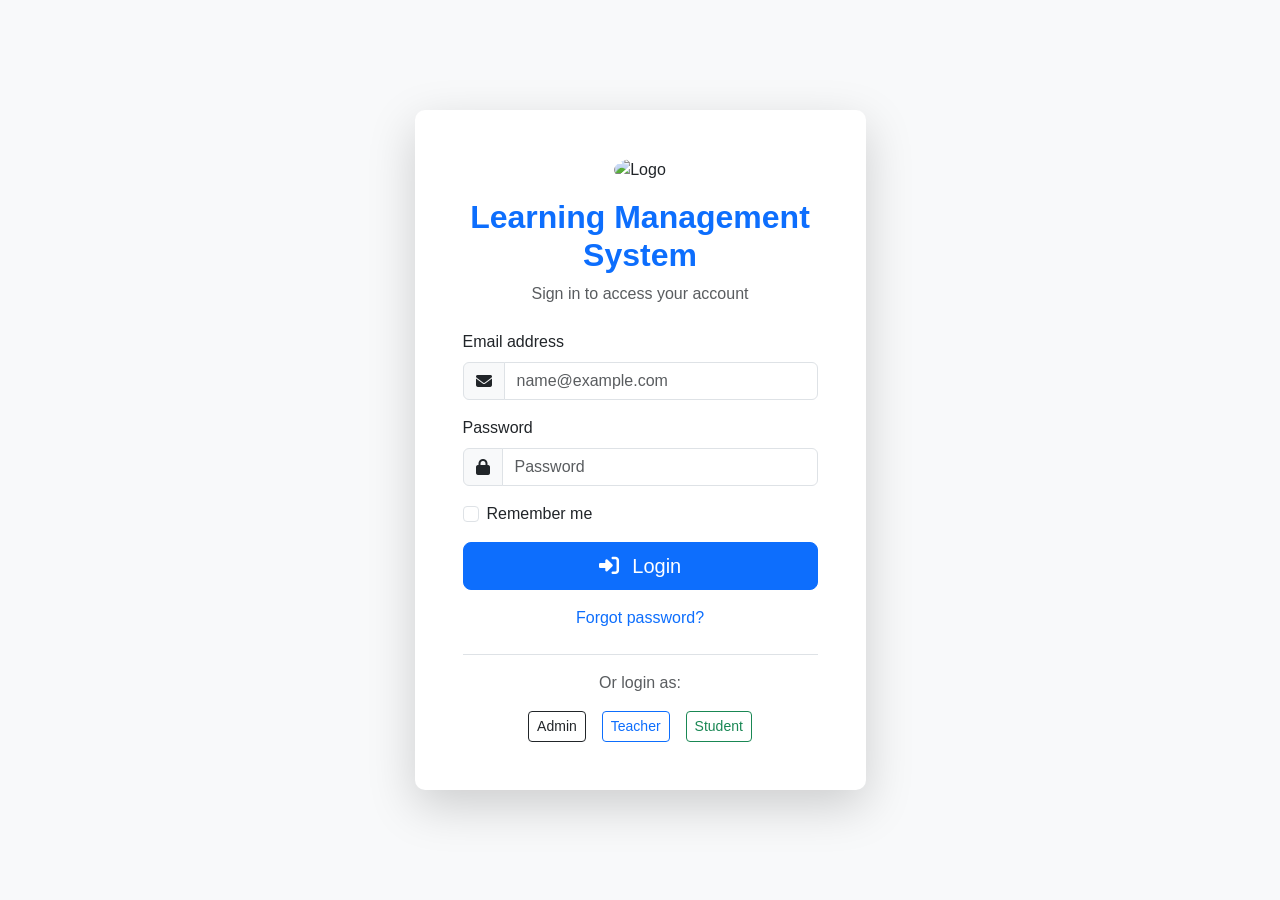
==== index.html @ 1ff2e0e6 "Initial commit adding initial files" ====
<!DOCTYPE html>
<html lang="en">
<head>
    <meta charset="UTF-8">
    <meta name="viewport" content="width=device-width, initial-scale=1.0">
    <title>LMS - Login</title>
    <!-- Bootstrap CSS -->
    <link href="https://cdn.jsdelivr.net/npm/bootstrap@5.3.0/dist/css/bootstrap.min.css" rel="stylesheet">
    <!-- Font Awesome -->
    <link href="https://cdnjs.cloudflare.com/ajax/libs/font-awesome/6.4.0/css/all.min.css" rel="stylesheet">
    <!-- Animate.css -->
    <link rel="stylesheet" href="https://cdnjs.cloudflare.com/ajax/libs/animate.css/4.1.1/animate.min.css">
    <!-- Custom CSS -->
    <link href="css/style.css" rel="stylesheet">
</head>
<body class="bg-light">
    <div class="container">
        <div class="row justify-content-center align-items-center min-vh-100">
            <div class="col-md-6 col-lg-5 animate__animated animate__fadeIn">
                <div class="card shadow-lg">
                    <div class="card-body p-5">
                        <div class="text-center mb-4">
                            <img src="https://via.placeholder.com/100" alt="Logo" class="img-fluid rounded-circle mb-3 animate__animated animate__bounceIn">
                            <h2 class="fw-bold text-primary">Learning Management System</h2>
                            <p class="text-muted">Sign in to access your account</p>
                        </div>
                        
                        <form id="loginForm">
                            <div class="mb-3">
                                <label for="email" class="form-label">Email address</label>
                                <div class="input-group">
                                    <span class="input-group-text"><i class="fas fa-envelope"></i></span>
                                    <input type="email" class="form-control" id="email" placeholder="name@example.com" required>
                                </div>
                            </div>
                            <div class="mb-3">
                                <label for="password" class="form-label">Password</label>
                                <div class="input-group">
                                    <span class="input-group-text"><i class="fas fa-lock"></i></span>
                                    <input type="password" class="form-control" id="password" placeholder="Password" required>
                                </div>
                            </div>
                            <div class="mb-3 form-check">
                                <input type="checkbox" class="form-check-input" id="remember">
                                <label class="form-check-label" for="remember">Remember me</label>
                            </div>
                            <div class="d-grid gap-2">
                                <button type="submit" class="btn btn-primary btn-lg animate__animated animate__pulse animate__infinite animate__slower">
                                    <i class="fas fa-sign-in-alt me-2"></i> Login
                                </button>
                            </div>
                        </form>
                        
                        <div class="text-center mt-3">
                            <a href="#" class="text-decoration-none">Forgot password?</a>
                        </div>
                        
                        <div class="login-options mt-4 pt-3 border-top">
                            <p class="text-center text-muted">Or login as:</p>
                            <div class="d-flex justify-content-center gap-3">
                                <a href="admin.html" class="btn btn-outline-dark btn-sm animate__animated animate__fadeInLeft">Admin</a>
                                <a href="teacher.html" class="btn btn-outline-primary btn-sm animate__animated animate__fadeInUp">Teacher</a>
                                <a href="student.html" class="btn btn-outline-success btn-sm animate__animated animate__fadeInRight">Student</a>
                            </div>
                        </div>
                    </div>
                </div>
            </div>
        </div>
    </div>

    <!-- Bootstrap JS Bundle with Popper -->
    <script src="https://cdn.jsdelivr.net/npm/bootstrap@5.3.0/dist/js/bootstrap.bundle.min.js"></script>
    <!-- Custom JS -->
    <script src="js/script.js"></script>
</body>
</html>
---- css/style.css ----
/* General Styles */
body {
    font-family: 'Segoe UI', Tahoma, Geneva, Verdana, sans-serif;
    background-color: #f8f9fa;
    overflow-x: hidden;
}

.min-vh-100 {
    min-height: 100vh;
}

/* Sidebar Styles */
#sidebar {
    min-width: 250px;
    max-width: 250px;
    min-height: 100vh;
    transition: all 0.3s;
    position: fixed;
    z-index: 1000;
}

#sidebar.active {
    margin-left: -250px;
}

#sidebar .sidebar-header {
    background-color: rgba(0, 0, 0, 0.1);
}

#sidebar ul.components {
    padding: 20px 0;
}

#sidebar ul li a {
    padding: 10px 15px;
    display: block;
    color: rgba(255, 255, 255, 0.8);
    text-decoration: none;
    transition: all 0.3s;
}

#sidebar ul li a:hover {
    color: #fff;
    background: rgba(255, 255, 255, 0.1);
}

#sidebar ul li.active > a {
    color: #fff;
    background: rgba(255, 255, 255, 0.2);
}

/* Content Styles */
#content {
    width: calc(100% - 250px);
    margin-left: 250px;
    transition: all 0.3s;
}

#content.active {
    width: 100%;
    margin-left: 0;
}

/* Card Styles */
.card {
    border: none;
    border-radius: 10px;
    transition: transform 0.3s, box-shadow 0.3s;
}

.card:hover {
    transform: translateY(-5px);
    box-shadow: 0 10px 20px rgba(0, 0, 0, 0.1);
}

/* Timeline Styles */
.timeline {
    position: relative;
    padding-left: 50px;
}

.timeline::before {
    content: '';
    position: absolute;
    left: 20px;
    top: 0;
    bottom: 0;
    width: 2px;
    background: #dee2e6;
}

.timeline-item {
    position: relative;
    margin-bottom: 20px;
}

.timeline-badge {
    position: absolute;
    left: -50px;
    width: 40px;
    height: 40px;
    border-radius: 50%;
    display: flex;
    align-items: center;
    justify-content: center;
    color: white;
    font-size: 18px;
}

.timeline-panel {
    position: relative;
    background: #fff;
    border-radius: 8px;
    padding: 15px;
    box-shadow: 0 2px 5px rgba(0, 0, 0, 0.1);
}

/* Course Card Animation */
.course-card {
    transition: all 0.3s;
}

.course-card:hover {
    transform: scale(1.05);
}

/* Login Page Styles */
.login-options .btn {
    transition: all 0.3s;
}

.login-options .btn:hover {
    transform: translateY(-3px);
    box-shadow: 0 5px 15px rgba(0, 0, 0, 0.1);
}

/* Responsive Styles */
@media (max-width: 768px) {
    #sidebar {
        margin-left: -250px;
    }
    
    #sidebar.active {
        margin-left: 0;
    }
    
    #content {
        width: 100%;
        margin-left: 0;
    }
    
    #content.active {
        width: calc(100% - 250px);
        margin-left: 250px;
    }
}

/* Custom Animations */
@keyframes pulse {
    0% { transform: scale(1); }
    50% { transform: scale(1.05); }
    100% { transform: scale(1); }
}

.pulse-animation {
    animation: pulse 2s infinite;
}
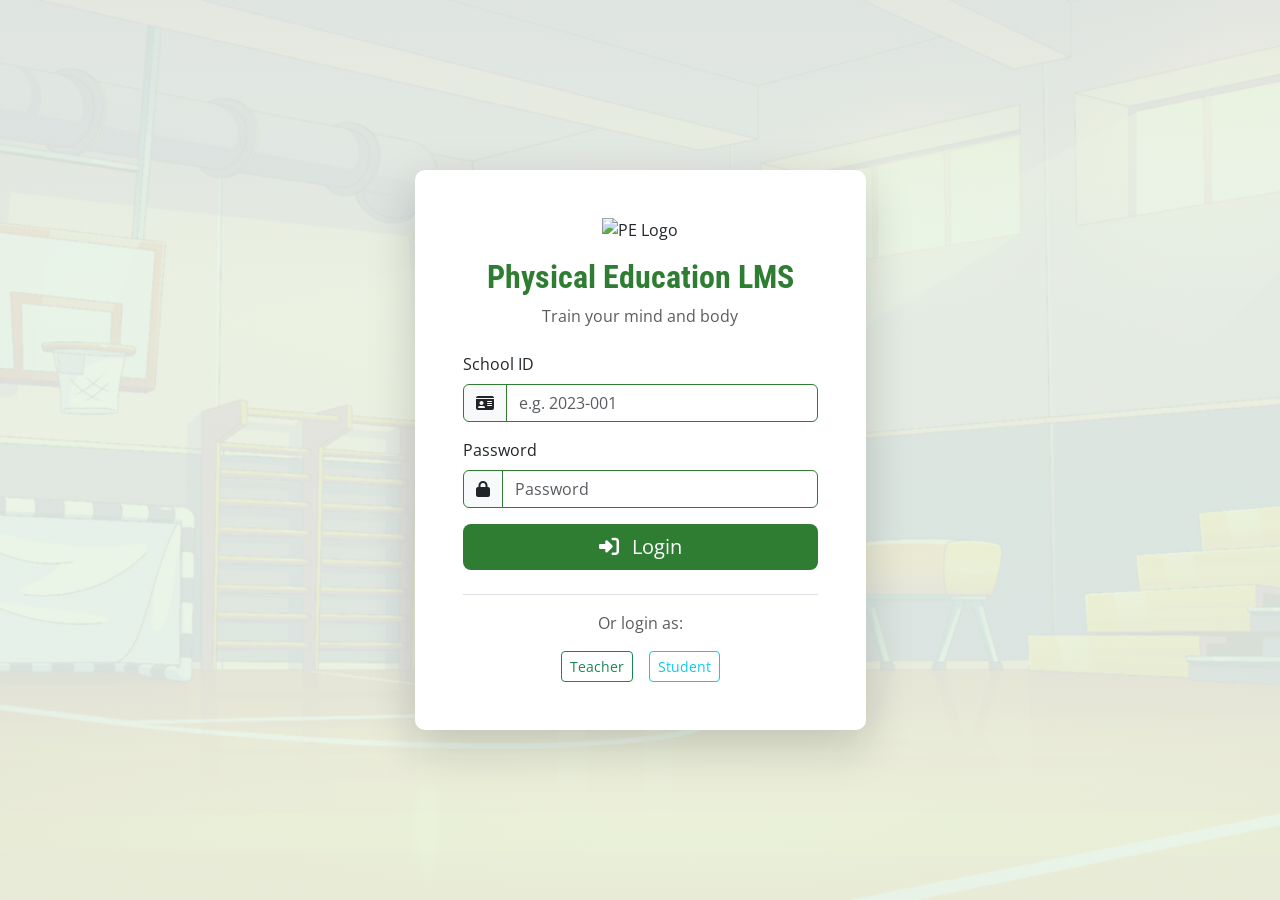
==== commit 5acfca96: "Update to PE themed and remove admin" ====
--- a/index.html
+++ b/index.html
@@ -3,64 +3,57 @@
 <head>
     <meta charset="UTF-8">
     <meta name="viewport" content="width=device-width, initial-scale=1.0">
-    <title>LMS - Login</title>
+    <title>PE LMS - Login</title>
     <!-- Bootstrap CSS -->
     <link href="https://cdn.jsdelivr.net/npm/bootstrap@5.3.0/dist/css/bootstrap.min.css" rel="stylesheet">
     <!-- Font Awesome -->
     <link href="https://cdnjs.cloudflare.com/ajax/libs/font-awesome/6.4.0/css/all.min.css" rel="stylesheet">
     <!-- Animate.css -->
     <link rel="stylesheet" href="https://cdnjs.cloudflare.com/ajax/libs/animate.css/4.1.1/animate.min.css">
+    <!-- Google Fonts -->
+    <link href="https://fonts.googleapis.com/css2?family=Roboto+Condensed:wght@700&family=Open+Sans&display=swap" rel="stylesheet">
     <!-- Custom CSS -->
     <link href="css/style.css" rel="stylesheet">
 </head>
-<body class="bg-light">
+<body class="pe-theme-bg">
     <div class="container">
         <div class="row justify-content-center align-items-center min-vh-100">
             <div class="col-md-6 col-lg-5 animate__animated animate__fadeIn">
-                <div class="card shadow-lg">
+                <div class="card shadow-lg pe-theme-card">
                     <div class="card-body p-5">
                         <div class="text-center mb-4">
-                            <img src="https://via.placeholder.com/100" alt="Logo" class="img-fluid rounded-circle mb-3 animate__animated animate__bounceIn">
-                            <h2 class="fw-bold text-primary">Learning Management System</h2>
-                            <p class="text-muted">Sign in to access your account</p>
+                            <img src="https://img.icons8.com/color/96/000000/basketball.png" alt="PE Logo" class="img-fluid mb-3 animate__animated animate__bounceIn">
+                            <h2 class="fw-bold pe-theme-text">Physical Education LMS</h2>
+                            <p class="text-muted">Train your mind and body</p>
                         </div>
                         
                         <form id="loginForm">
                             <div class="mb-3">
-                                <label for="email" class="form-label">Email address</label>
+                                <label for="email" class="form-label">School ID</label>
                                 <div class="input-group">
-                                    <span class="input-group-text"><i class="fas fa-envelope"></i></span>
-                                    <input type="email" class="form-control" id="email" placeholder="name@example.com" required>
+                                    <span class="input-group-text pe-theme-input"><i class="fas fa-id-card"></i></span>
+                                    <input type="text" class="form-control pe-theme-input" id="email" placeholder="e.g. 2023-001" required>
                                 </div>
                             </div>
                             <div class="mb-3">
                                 <label for="password" class="form-label">Password</label>
                                 <div class="input-group">
-                                    <span class="input-group-text"><i class="fas fa-lock"></i></span>
-                                    <input type="password" class="form-control" id="password" placeholder="Password" required>
+                                    <span class="input-group-text pe-theme-input"><i class="fas fa-lock"></i></span>
+                                    <input type="password" class="form-control pe-theme-input" id="password" placeholder="Password" required>
                                 </div>
                             </div>
-                            <div class="mb-3 form-check">
-                                <input type="checkbox" class="form-check-input" id="remember">
-                                <label class="form-check-label" for="remember">Remember me</label>
-                            </div>
                             <div class="d-grid gap-2">
-                                <button type="submit" class="btn btn-primary btn-lg animate__animated animate__pulse animate__infinite animate__slower">
+                                <button type="submit" class="btn pe-theme-btn btn-lg animate__animated animate__pulse animate__infinite animate__slower">
                                     <i class="fas fa-sign-in-alt me-2"></i> Login
                                 </button>
                             </div>
                         </form>
                         
-                        <div class="text-center mt-3">
-                            <a href="#" class="text-decoration-none">Forgot password?</a>
-                        </div>
-                        
-                        <div class="login-options mt-4 pt-3 border-top">
+                         <div class="login-options mt-4 pt-3 border-top">
                             <p class="text-center text-muted">Or login as:</p>
                             <div class="d-flex justify-content-center gap-3">
-                                <a href="admin.html" class="btn btn-outline-dark btn-sm animate__animated animate__fadeInLeft">Admin</a>
-                                <a href="teacher.html" class="btn btn-outline-primary btn-sm animate__animated animate__fadeInUp">Teacher</a>
-                                <a href="student.html" class="btn btn-outline-success btn-sm animate__animated animate__fadeInRight">Student</a>
+                                <a href="teacher.html" class="btn btn-outline-success btn-sm animate__animated animate__fadeInUp">Teacher</a>
+                                <a href="student.html" class="btn btn-outline-info btn-sm animate__animated animate__fadeInRight">Student</a>
                             </div>
                         </div>
                     </div>
--- a/css/style.css
+++ b/css/style.css
@@ -1,8 +1,25 @@
+/* PE Theme Colors */
+:root {
+    --pe-primary: #2E7D32; /* Dark green */
+    --pe-secondary: #43A047; /* Medium green */
+    --pe-accent: #FFC107; /* Gold/yellow */
+    --pe-light: #E8F5E9; /* Light green */
+    --pe-dark: #1B5E20; /* Very dark green */
+    --pe-text: #2E7D32;
+    --pe-text-light: #E8F5E9;
+    --pe-badge: #43A047;
+    --pe-badge-alt: #00796B; /* Teal */
+}
+
 /* General Styles */
 body {
-    font-family: 'Segoe UI', Tahoma, Geneva, Verdana, sans-serif;
+    font-family: 'Open Sans', sans-serif;
     background-color: #f8f9fa;
     overflow-x: hidden;
+}
+
+h1, h2, h3, h4, h5, h6 {
+    font-family: 'Roboto Condensed', sans-serif;
 }
 
 .min-vh-100 {
@@ -61,25 +78,268 @@
     margin-left: 0;
 }
 
-/* Card Styles */
-.card {
+/* PE Theme Background */
+.pe-theme-bg {
+    background-color: var(--pe-light);
+    background-image: linear-gradient(rgba(232, 245, 233, 0.9), rgba(232, 245, 233, 0.9)), 
+                      url('../images/vecteezy_empty-school-gym-with-sports-equipment_16265476.jpg');
+    background-size: cover;
+    background-attachment: fixed;
+    background-position: center;
+}
+
+/* PE Theme Text */
+.pe-theme-text {
+    color: var(--pe-primary);
+}
+
+.pe-theme-text-light {
+    color: var(--pe-text-light);
+}
+
+.pe-theme-text-warning {
+    color: #FF8F00; /* Darker yellow */
+}
+
+/* PE Theme Cards */
+.pe-theme-card {
+    background-color: white;
     border: none;
     border-radius: 10px;
-    transition: transform 0.3s, box-shadow 0.3s;
-}
-
-.card:hover {
+    box-shadow: 0 4px 8px rgba(46, 125, 50, 0.1);
+    transition: all 0.3s;
+}
+
+.pe-theme-card:hover {
     transform: translateY(-5px);
-    box-shadow: 0 10px 20px rgba(0, 0, 0, 0.1);
-}
-
-/* Timeline Styles */
-.timeline {
+    box-shadow: 0 10px 20px rgba(46, 125, 50, 0.15);
+}
+
+.pe-theme-card-alt {
+    background-color: white;
+    border: none;
+    border-radius: 10px;
+    box-shadow: 0 4px 8px rgba(0, 121, 107, 0.1);
+    transition: all 0.3s;
+}
+
+.pe-theme-card-alt:hover {
+    transform: translateY(-5px);
+    box-shadow: 0 10px 20px rgba(0, 121, 107, 0.15);
+}
+
+.pe-theme-card-header {
+    background-color: white;
+    border-bottom: 2px solid var(--pe-primary);
+    display: flex;
+    justify-content: space-between;
+    align-items: center;
+}
+
+.pe-theme-card-header-alt {
+    background-color: white;
+    border-bottom: 2px solid var(--pe-badge-alt);
+    display: flex;
+    justify-content: space-between;
+    align-items: center;
+}
+
+/* PE Theme Buttons */
+.pe-theme-btn {
+    background-color: var(--pe-primary);
+    color: white;
+    border: none;
+    transition: all 0.3s;
+}
+
+.pe-theme-btn:hover {
+    background-color: var(--pe-dark);
+    color: white;
+    transform: translateY(-2px);
+}
+
+.pe-theme-btn-outline {
+    background-color: transparent;
+    color: var(--pe-primary);
+    border: 1px solid var(--pe-primary);
+    transition: all 0.3s;
+}
+
+.pe-theme-btn-outline:hover {
+    background-color: var(--pe-primary);
+    color: white;
+}
+
+.pe-theme-btn-sm {
+    padding: 0.25rem 0.5rem;
+    font-size: 0.875rem;
+}
+
+.pe-theme-btn-alt {
+    background-color: var(--pe-badge-alt);
+    color: white;
+    border: none;
+    transition: all 0.3s;
+}
+
+.pe-theme-btn-alt:hover {
+    background-color: #00695C;
+    color: white;
+    transform: translateY(-2px);
+}
+
+.pe-theme-btn-alt-outline {
+    background-color: transparent;
+    color: var(--pe-badge-alt);
+    border: 1px solid var(--pe-badge-alt);
+    transition: all 0.3s;
+}
+
+.pe-theme-btn-alt-outline:hover {
+    background-color: var(--pe-badge-alt);
+    color: white;
+}
+
+.pe-theme-btn-alt-warning {
+    background-color: #FF8F00;
+    color: white;
+    border: none;
+    transition: all 0.3s;
+}
+
+.pe-theme-btn-alt-warning:hover {
+    background-color: #E65100;
+    color: white;
+}
+
+/* PE Theme Sidebar */
+.pe-theme-sidebar {
+    background-color: var(--pe-primary);
+    min-width: 250px;
+    max-width: 250px;
+    min-height: 100vh;
+    transition: all 0.3s;
+    position: fixed;
+    z-index: 1000;
+}
+
+.pe-theme-sidebar-alt {
+    background-color: var(--pe-badge-alt);
+    min-width: 250px;
+    max-width: 250px;
+    min-height: 100vh;
+    transition: all 0.3s;
+    position: fixed;
+    z-index: 1000;
+}
+
+.pe-theme-sidebar .sidebar-header,
+.pe-theme-sidebar-alt .sidebar-header {
+    background-color: rgba(0, 0, 0, 0.1);
+}
+
+.pe-theme-sidebar ul.components,
+.pe-theme-sidebar-alt ul.components {
+    padding: 20px 0;
+}
+
+.pe-theme-sidebar ul li a,
+.pe-theme-sidebar-alt ul li a {
+    padding: 10px 15px;
+    display: block;
+    color: rgba(255, 255, 255, 0.8);
+    text-decoration: none;
+    transition: all 0.3s;
+}
+
+.pe-theme-sidebar ul li a:hover,
+.pe-theme-sidebar-alt ul li a:hover {
+    color: #fff;
+    background: rgba(255, 255, 255, 0.1);
+}
+
+.pe-theme-sidebar ul li.active > a,
+.pe-theme-sidebar-alt ul li.active > a {
+    color: #fff;
+    background: rgba(255, 255, 255, 0.2);
+}
+
+/* PE Theme Navbar */
+.pe-theme-navbar {
+    background-color: white;
+    box-shadow: 0 2px 10px rgba(46, 125, 50, 0.1);
+}
+
+/* PE Theme Inputs */
+.pe-theme-input {
+    border: 1px solid var(--pe-primary);
+    transition: all 0.3s;
+}
+
+.pe-theme-input:focus {
+    border-color: var(--pe-dark);
+    box-shadow: 0 0 0 0.25rem rgba(46, 125, 50, 0.25);
+}
+
+/* PE Theme Badges */
+.pe-theme-badge {
+    background-color: var(--pe-badge);
+    color: white;
+}
+
+.pe-theme-badge-success {
+    background-color: var(--pe-primary);
+    color: white;
+}
+
+.pe-theme-badge-warning {
+    background-color: #FF8F00;
+    color: white;
+}
+
+.pe-theme-badge-alt {
+    background-color: var(--pe-badge-alt);
+    color: white;
+}
+
+.pe-theme-badge-alt-success {
+    background-color: #00897B;
+    color: white;
+}
+
+/* PE Theme List Group */
+.pe-theme-list .list-group-item {
+    border-left: 3px solid var(--pe-primary);
+    margin-bottom: 5px;
+    transition: all 0.3s;
+}
+
+.pe-theme-list .list-group-item:hover {
+    border-left: 3px solid var(--pe-dark);
+    background-color: var(--pe-light);
+}
+
+/* PE Theme Table */
+.pe-theme-table {
+    border-color: var(--pe-light);
+}
+
+.pe-theme-table thead th {
+    background-color: var(--pe-primary);
+    color: white;
+}
+
+.pe-theme-table tbody tr:hover {
+    background-color: var(--pe-light);
+}
+
+/* PE Theme Timeline */
+.pe-theme-timeline {
     position: relative;
     padding-left: 50px;
 }
 
-.timeline::before {
+.pe-theme-timeline::before {
     content: '';
     position: absolute;
     left: 20px;
@@ -105,6 +365,7 @@
     justify-content: center;
     color: white;
     font-size: 18px;
+    background-color: var(--pe-badge);
 }
 
 .timeline-panel {
@@ -115,28 +376,67 @@
     box-shadow: 0 2px 5px rgba(0, 0, 0, 0.1);
 }
 
-/* Course Card Animation */
-.course-card {
-    transition: all 0.3s;
-}
-
-.course-card:hover {
-    transform: scale(1.05);
-}
-
-/* Login Page Styles */
-.login-options .btn {
-    transition: all 0.3s;
-}
-
-.login-options .btn:hover {
-    transform: translateY(-3px);
-    box-shadow: 0 5px 15px rgba(0, 0, 0, 0.1);
+/* PE Theme Alert */
+.pe-theme-alert {
+    background-color: var(--pe-light);
+    border-left: 4px solid var(--pe-primary);
+    color: var(--pe-dark);
+}
+
+/* PE Theme Progress Bar */
+.pe-theme-progress {
+    background-color: var(--pe-primary);
+}
+
+/* PE Theme Dropdown */
+.pe-theme-dropdown {
+    border: 1px solid var(--pe-primary);
+}
+
+/* PE Theme Breadcrumb */
+.pe-theme-breadcrumb {
+    background-color: transparent;
+}
+
+.pe-theme-breadcrumb .breadcrumb-item.active {
+    color: var(--pe-primary);
+}
+
+/* PE Theme Icons */
+.pe-theme-icon {
+    color: var(--pe-primary);
+    opacity: 0.7;
+}
+
+.pe-theme-icon-alt {
+    color: var(--pe-badge-alt);
+    opacity: 0.7;
+}
+
+/* PE Theme Links */
+.pe-theme-link {
+    color: var(--pe-primary);
+    transition: all 0.3s;
+}
+
+.pe-theme-link:hover {
+    color: var(--pe-dark);
+    text-decoration: underline;
+}
+
+.pe-theme-link-alt {
+    color: var(--pe-badge-alt);
+    transition: all 0.3s;
+}
+
+.pe-theme-link-alt:hover {
+    color: #00695C;
+    text-decoration: underline;
 }
 
 /* Responsive Styles */
 @media (max-width: 768px) {
-    #sidebar {
+     #sidebar {
         margin-left: -250px;
     }
     
@@ -164,4 +464,13 @@
 
 .pulse-animation {
     animation: pulse 2s infinite;
+}
+
+/* Basketball court pattern for loading screens */
+.pe-court-pattern {
+    background-color: #FFC107;
+    background-image: linear-gradient(45deg, #1B5E20 25%, transparent 25%, transparent 75%, #1B5E20 75%, #1B5E20),
+                      linear-gradient(45deg, #1B5E20 25%, transparent 25%, transparent 75%, #1B5E20 75%, #1B5E20);
+    background-size: 60px 60px;
+    background-position: 0 0, 30px 30px;
 }
